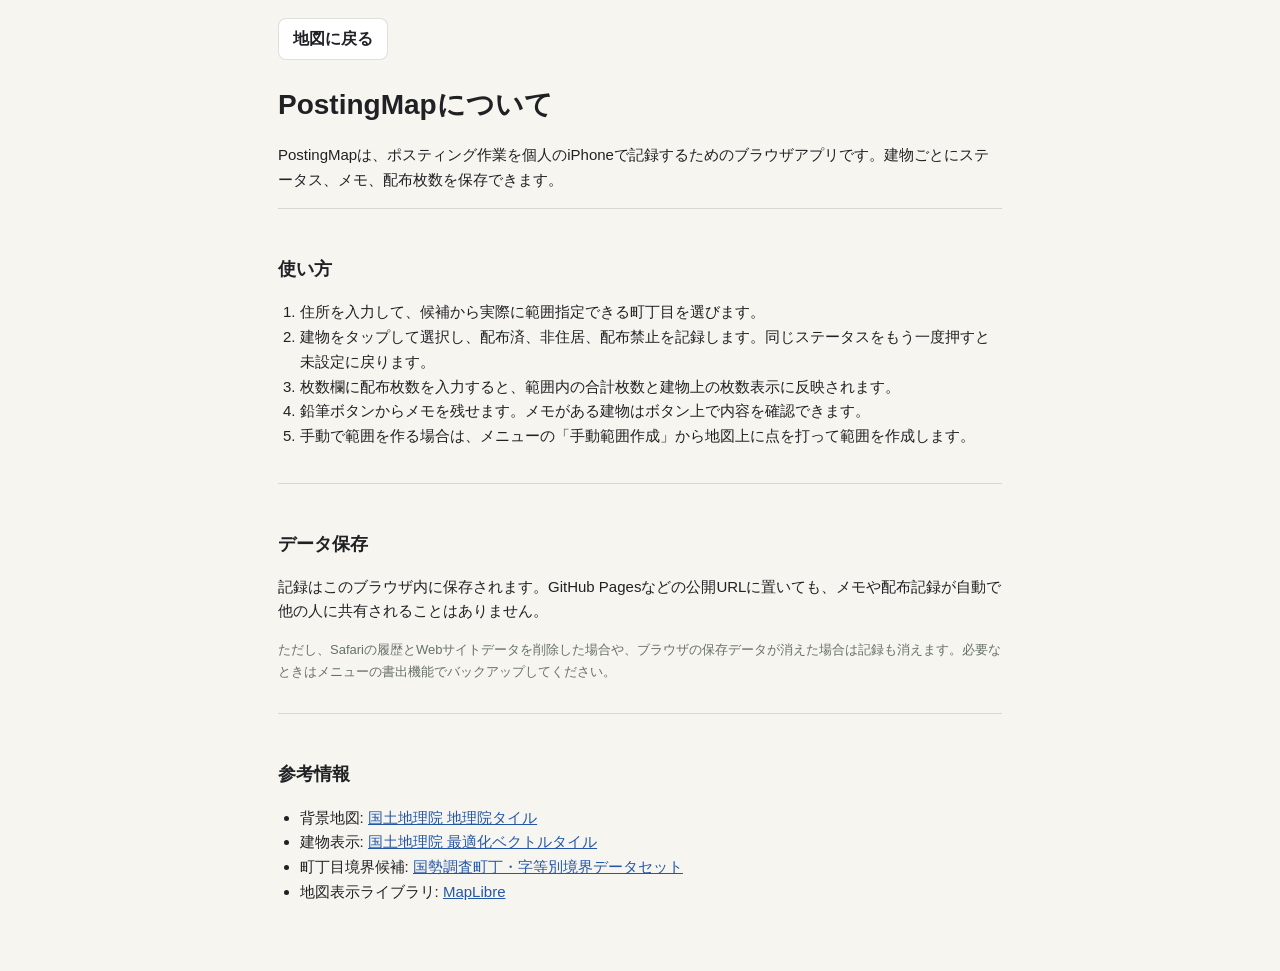
==== about.html @ 7db8a18c "Add files via upload" ====
<!doctype html>
<html lang="ja">
  <head>
    <meta charset="utf-8" />
    <meta name="viewport" content="width=device-width, initial-scale=1, viewport-fit=cover" />
    <meta name="theme-color" content="#f7f5ef" />
    <title>PostingMapについて</title>
    <style>
      :root {
        color-scheme: light;
        --paper: #f7f5ef;
        --ink: #202124;
        --muted: #66706a;
        --line: rgba(32, 33, 36, 0.14);
        --accent: #2457a7;
        font-family: -apple-system, BlinkMacSystemFont, "Segoe UI", sans-serif;
      }

      * {
        box-sizing: border-box;
      }

      body {
        margin: 0;
        background: var(--paper);
        color: var(--ink);
        line-height: 1.65;
      }

      main {
        width: min(760px, 100%);
        margin: 0 auto;
        padding: max(18px, env(safe-area-inset-top)) 18px max(32px, env(safe-area-inset-bottom));
      }

      a {
        color: var(--accent);
      }

      .back {
        display: inline-grid;
        place-items: center;
        min-height: 42px;
        padding: 0 14px;
        border: 1px solid var(--line);
        border-radius: 8px;
        background: #fff;
        color: var(--ink);
        font-weight: 800;
        text-decoration: none;
      }

      h1 {
        margin: 22px 0 10px;
        font-size: 28px;
        letter-spacing: 0;
      }

      h2 {
        margin: 28px 0 8px;
        font-size: 18px;
        letter-spacing: 0;
      }

      p,
      li {
        font-size: 15px;
      }

      ul,
      ol {
        padding-left: 1.35em;
      }

      section {
        padding: 18px 0;
        border-top: 1px solid var(--line);
      }

      .note {
        color: var(--muted);
        font-size: 13px;
      }
    </style>
  </head>
  <body>
    <main>
      <a class="back" href="index.html">地図に戻る</a>
      <h1>PostingMapについて</h1>
      <p>PostingMapは、ポスティング作業を個人のiPhoneで記録するためのブラウザアプリです。建物ごとにステータス、メモ、配布枚数を保存できます。</p>

      <section>
        <h2>使い方</h2>
        <ol>
          <li>住所を入力して、候補から実際に範囲指定できる町丁目を選びます。</li>
          <li>建物をタップして選択し、配布済、非住居、配布禁止を記録します。同じステータスをもう一度押すと未設定に戻ります。</li>
          <li>枚数欄に配布枚数を入力すると、範囲内の合計枚数と建物上の枚数表示に反映されます。</li>
          <li>鉛筆ボタンからメモを残せます。メモがある建物はボタン上で内容を確認できます。</li>
          <li>手動で範囲を作る場合は、メニューの「手動範囲作成」から地図上に点を打って範囲を作成します。</li>
        </ol>
      </section>

      <section>
        <h2>データ保存</h2>
        <p>記録はこのブラウザ内に保存されます。GitHub Pagesなどの公開URLに置いても、メモや配布記録が自動で他の人に共有されることはありません。</p>
        <p class="note">ただし、Safariの履歴とWebサイトデータを削除した場合や、ブラウザの保存データが消えた場合は記録も消えます。必要なときはメニューの書出機能でバックアップしてください。</p>
      </section>

      <section>
        <h2>参考情報</h2>
        <ul>
          <li>背景地図: <a href="https://maps.gsi.go.jp/development/ichiran.html" target="_blank" rel="noreferrer">国土地理院 地理院タイル</a></li>
          <li>建物表示: <a href="https://github.com/gsi-cyberjapan/optimal_bvmap" target="_blank" rel="noreferrer">国土地理院 最適化ベクトルタイル</a></li>
          <li>町丁目境界候補: <a href="https://geoshape.ex.nii.ac.jp/ka/" target="_blank" rel="noreferrer">国勢調査町丁・字等別境界データセット</a></li>
          <li>地図表示ライブラリ: <a href="https://maplibre.org/" target="_blank" rel="noreferrer">MapLibre</a></li>
        </ul>
      </section>
    </main>
  </body>
</html>
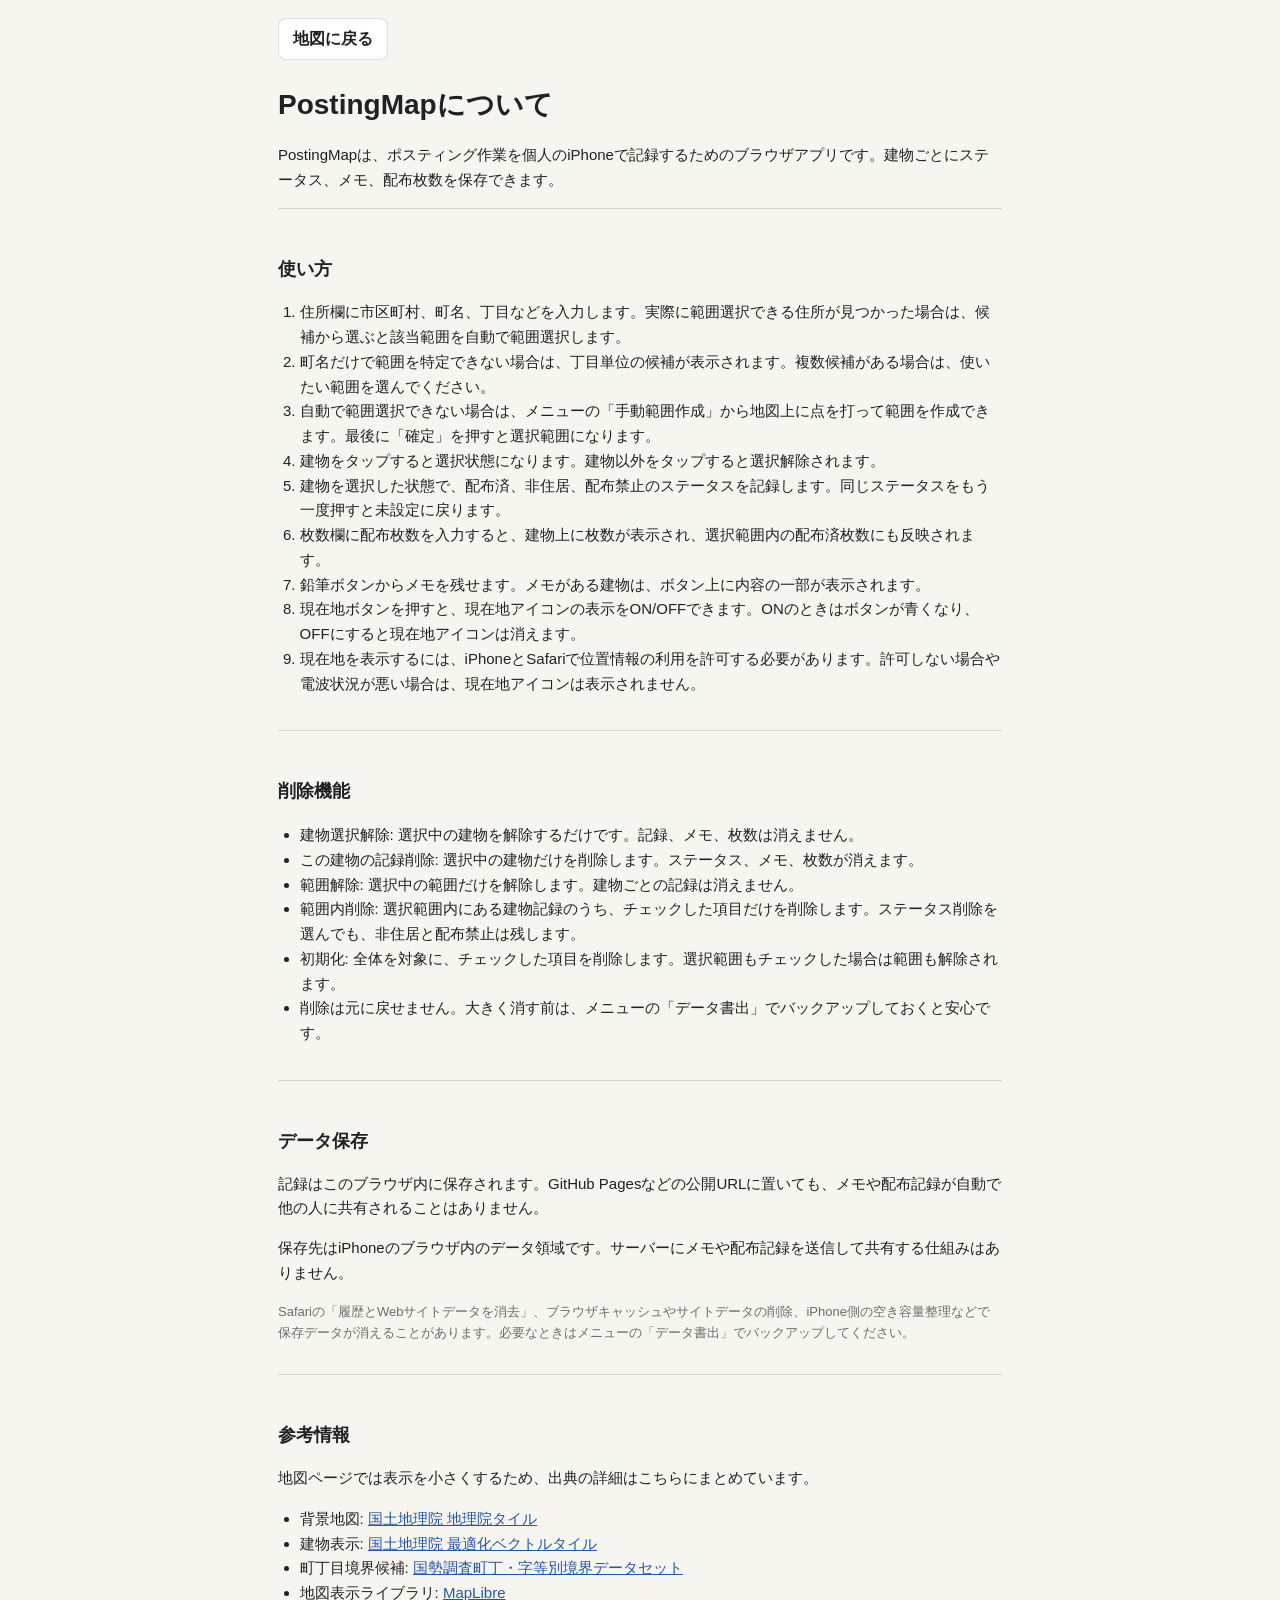
==== commit 41f1a8a1: "Add files via upload" ====
--- a/about.html
+++ b/about.html
@@ -92,22 +92,40 @@
       <section>
         <h2>使い方</h2>
         <ol>
-          <li>住所を入力して、候補から実際に範囲指定できる町丁目を選びます。</li>
-          <li>建物をタップして選択し、配布済、非住居、配布禁止を記録します。同じステータスをもう一度押すと未設定に戻ります。</li>
-          <li>枚数欄に配布枚数を入力すると、範囲内の合計枚数と建物上の枚数表示に反映されます。</li>
-          <li>鉛筆ボタンからメモを残せます。メモがある建物はボタン上で内容を確認できます。</li>
-          <li>手動で範囲を作る場合は、メニューの「手動範囲作成」から地図上に点を打って範囲を作成します。</li>
+          <li>住所欄に市区町村、町名、丁目などを入力します。実際に範囲選択できる住所が見つかった場合は、候補から選ぶと該当範囲を自動で範囲選択します。</li>
+          <li>町名だけで範囲を特定できない場合は、丁目単位の候補が表示されます。複数候補がある場合は、使いたい範囲を選んでください。</li>
+          <li>自動で範囲選択できない場合は、メニューの「手動範囲作成」から地図上に点を打って範囲を作成できます。最後に「確定」を押すと選択範囲になります。</li>
+          <li>建物をタップすると選択状態になります。建物以外をタップすると選択解除されます。</li>
+          <li>建物を選択した状態で、配布済、非住居、配布禁止のステータスを記録します。同じステータスをもう一度押すと未設定に戻ります。</li>
+          <li>枚数欄に配布枚数を入力すると、建物上に枚数が表示され、選択範囲内の配布済枚数にも反映されます。</li>
+          <li>鉛筆ボタンからメモを残せます。メモがある建物は、ボタン上に内容の一部が表示されます。</li>
+          <li>現在地ボタンを押すと、現在地アイコンの表示をON/OFFできます。ONのときはボタンが青くなり、OFFにすると現在地アイコンは消えます。</li>
+          <li>現在地を表示するには、iPhoneとSafariで位置情報の利用を許可する必要があります。許可しない場合や電波状況が悪い場合は、現在地アイコンは表示されません。</li>
         </ol>
+      </section>
+
+      <section>
+        <h2>削除機能</h2>
+        <ul>
+          <li>建物選択解除: 選択中の建物を解除するだけです。記録、メモ、枚数は消えません。</li>
+          <li>この建物の記録削除: 選択中の建物だけを削除します。ステータス、メモ、枚数が消えます。</li>
+          <li>範囲解除: 選択中の範囲だけを解除します。建物ごとの記録は消えません。</li>
+          <li>範囲内削除: 選択範囲内にある建物記録のうち、チェックした項目だけを削除します。ステータス削除を選んでも、非住居と配布禁止は残します。</li>
+          <li>初期化: 全体を対象に、チェックした項目を削除します。選択範囲もチェックした場合は範囲も解除されます。</li>
+          <li>削除は元に戻せません。大きく消す前は、メニューの「データ書出」でバックアップしておくと安心です。</li>
+        </ul>
       </section>
 
       <section>
         <h2>データ保存</h2>
         <p>記録はこのブラウザ内に保存されます。GitHub Pagesなどの公開URLに置いても、メモや配布記録が自動で他の人に共有されることはありません。</p>
-        <p class="note">ただし、Safariの履歴とWebサイトデータを削除した場合や、ブラウザの保存データが消えた場合は記録も消えます。必要なときはメニューの書出機能でバックアップしてください。</p>
+        <p>保存先はiPhoneのブラウザ内のデータ領域です。サーバーにメモや配布記録を送信して共有する仕組みはありません。</p>
+        <p class="note">Safariの「履歴とWebサイトデータを消去」、ブラウザキャッシュやサイトデータの削除、iPhone側の空き容量整理などで保存データが消えることがあります。必要なときはメニューの「データ書出」でバックアップしてください。</p>
       </section>
 
-      <section>
+      <section id="references">
         <h2>参考情報</h2>
+        <p>地図ページでは表示を小さくするため、出典の詳細はこちらにまとめています。</p>
         <ul>
           <li>背景地図: <a href="https://maps.gsi.go.jp/development/ichiran.html" target="_blank" rel="noreferrer">国土地理院 地理院タイル</a></li>
           <li>建物表示: <a href="https://github.com/gsi-cyberjapan/optimal_bvmap" target="_blank" rel="noreferrer">国土地理院 最適化ベクトルタイル</a></li>
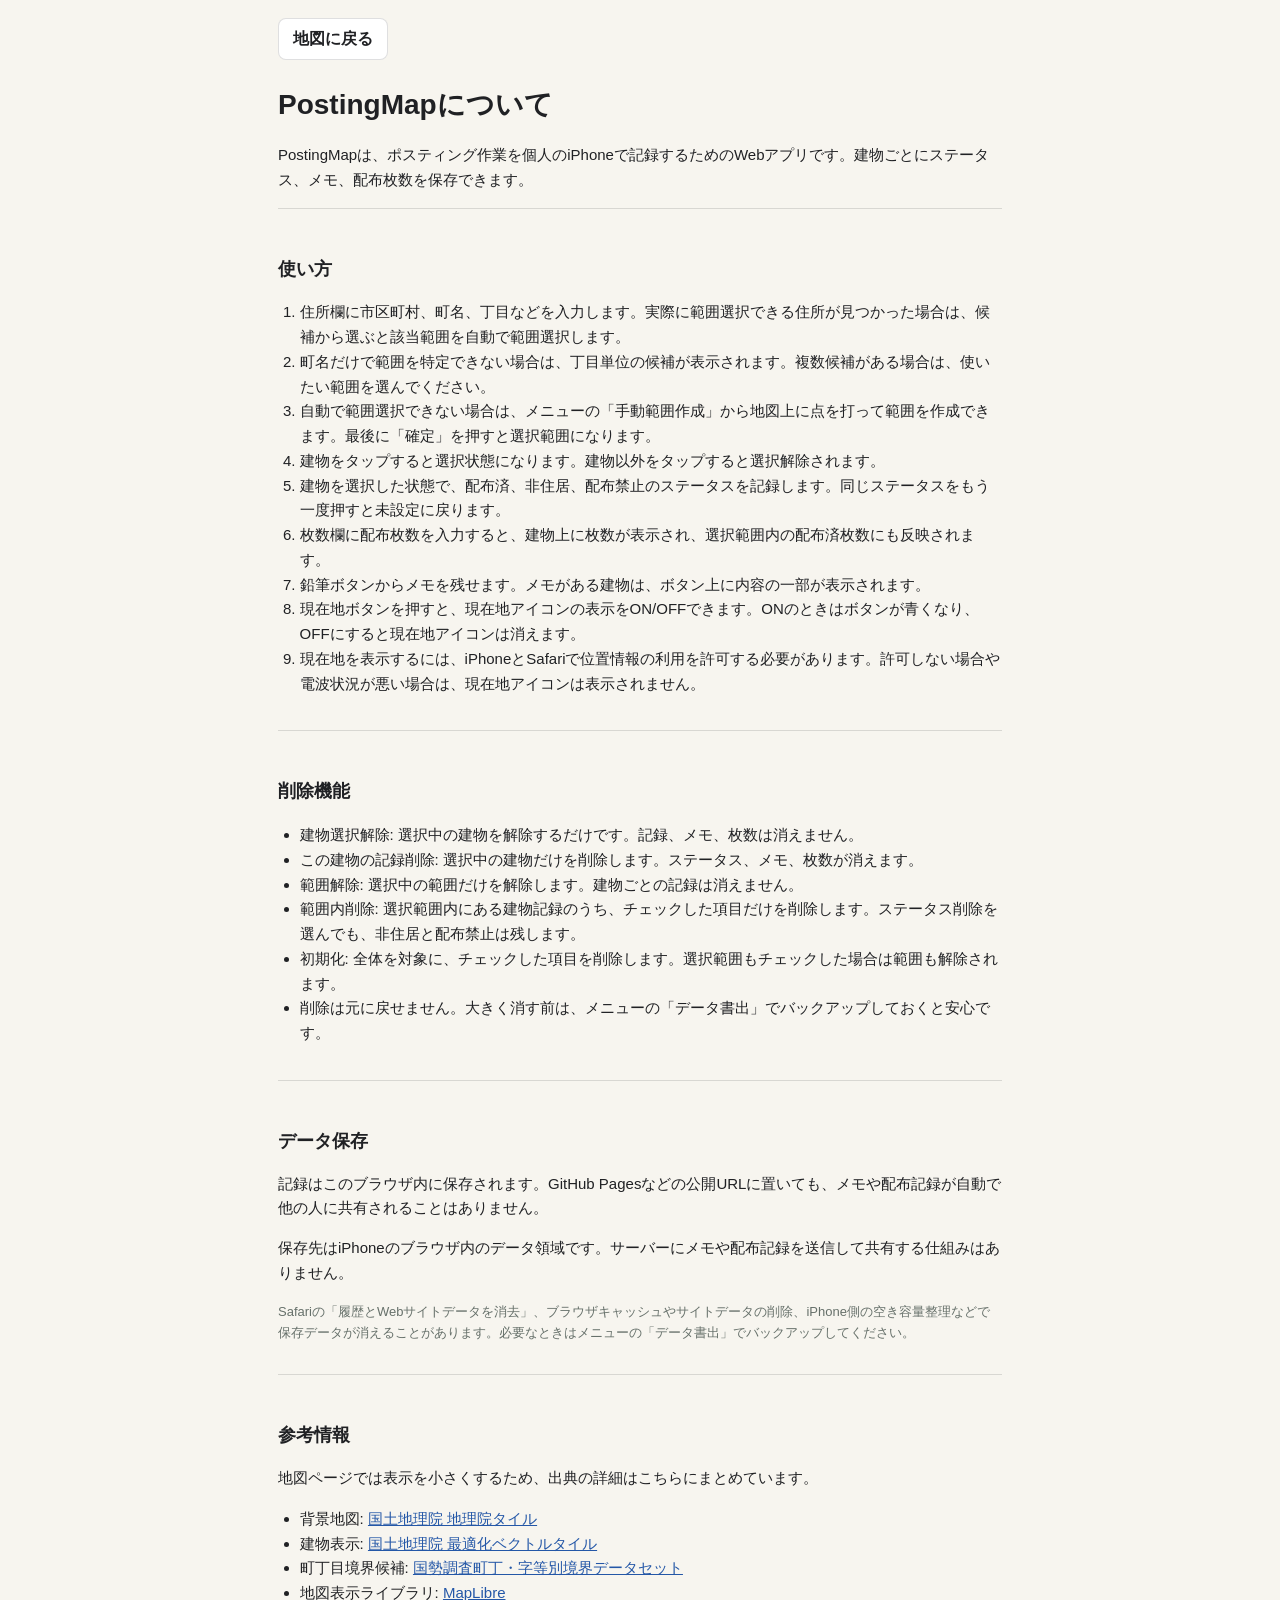
==== commit 41e82c40: "Add files via upload" ====
--- a/about.html
+++ b/about.html
@@ -87,7 +87,7 @@
     <main>
       <a class="back" href="index.html">地図に戻る</a>
       <h1>PostingMapについて</h1>
-      <p>PostingMapは、ポスティング作業を個人のiPhoneで記録するためのブラウザアプリです。建物ごとにステータス、メモ、配布枚数を保存できます。</p>
+      <p>PostingMapは、ポスティング作業を個人のiPhoneで記録するためのWebアプリです。建物ごとにステータス、メモ、配布枚数を保存できます。</p>
 
       <section>
         <h2>使い方</h2>
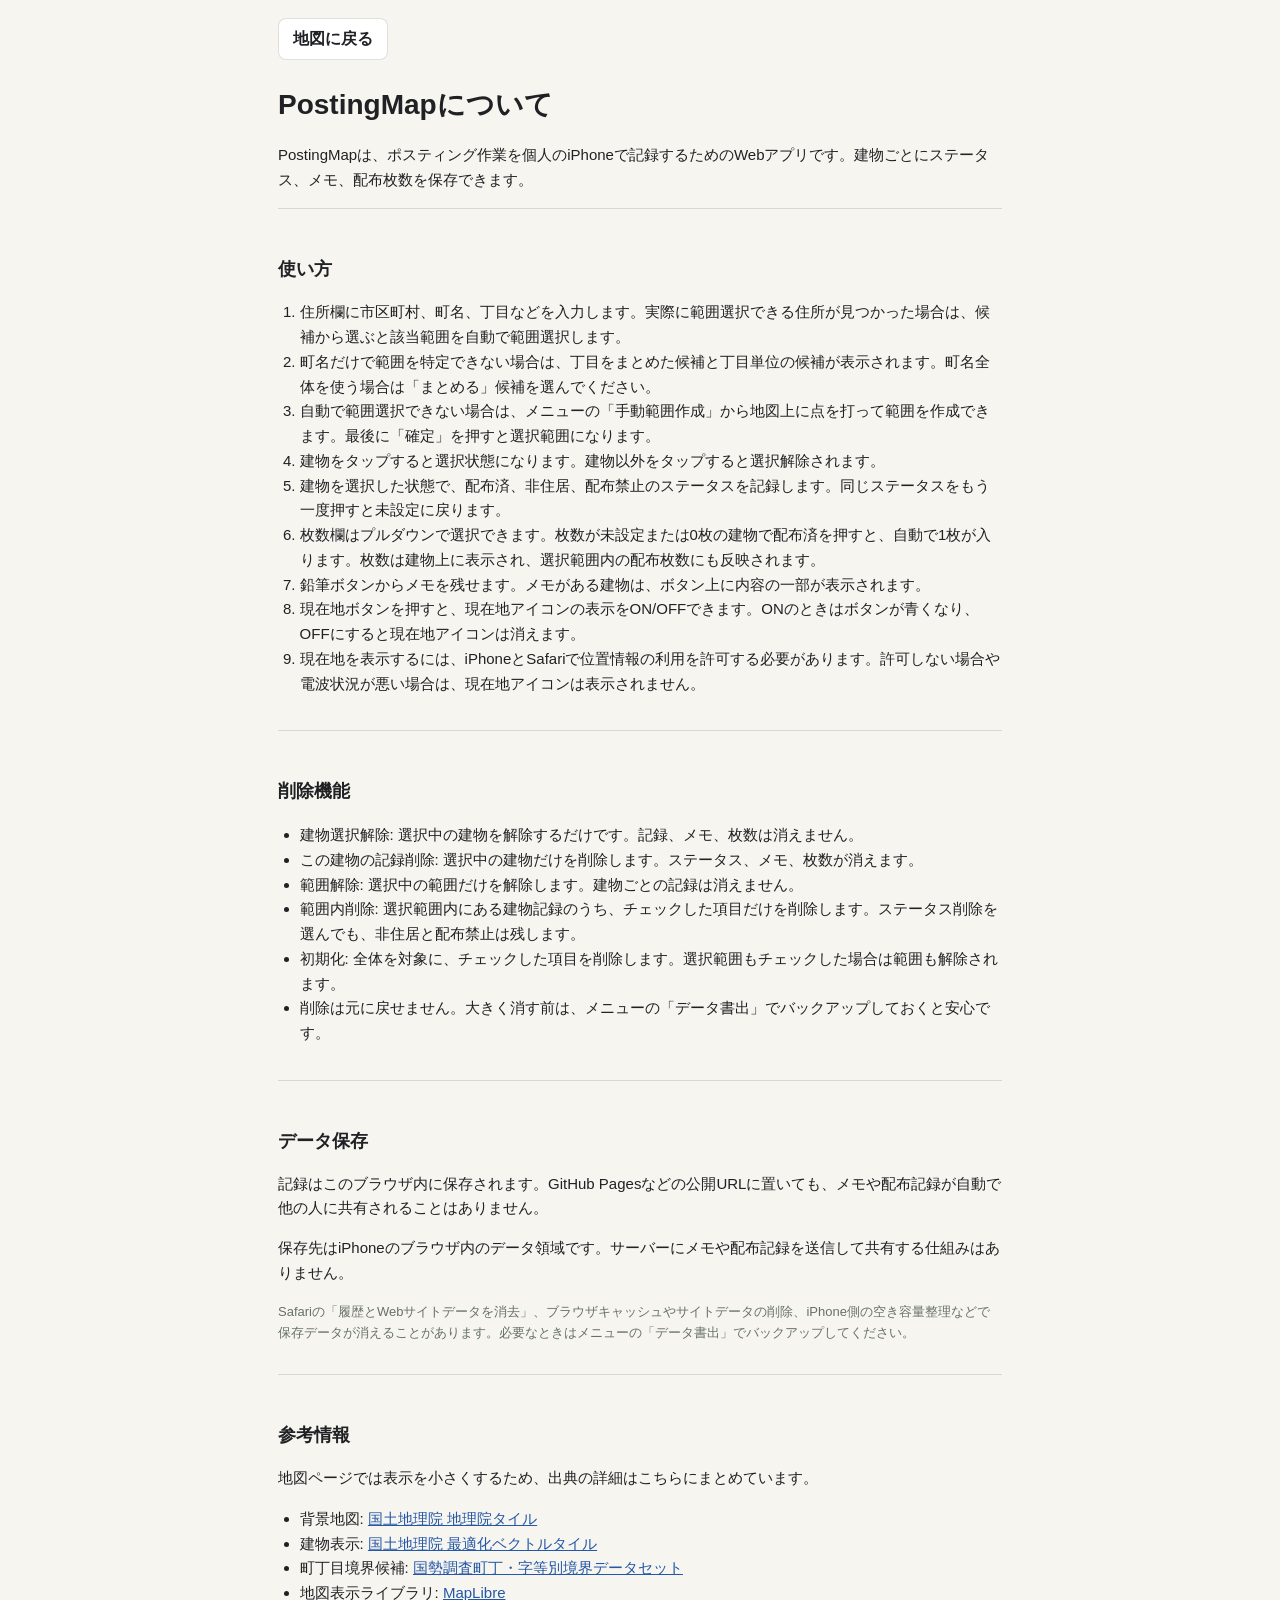
==== commit 5496e02a: "Add files via upload" ====
--- a/about.html
+++ b/about.html
@@ -93,11 +93,11 @@
         <h2>使い方</h2>
         <ol>
           <li>住所欄に市区町村、町名、丁目などを入力します。実際に範囲選択できる住所が見つかった場合は、候補から選ぶと該当範囲を自動で範囲選択します。</li>
-          <li>町名だけで範囲を特定できない場合は、丁目単位の候補が表示されます。複数候補がある場合は、使いたい範囲を選んでください。</li>
+          <li>町名だけで範囲を特定できない場合は、丁目をまとめた候補と丁目単位の候補が表示されます。町名全体を使う場合は「まとめる」候補を選んでください。</li>
           <li>自動で範囲選択できない場合は、メニューの「手動範囲作成」から地図上に点を打って範囲を作成できます。最後に「確定」を押すと選択範囲になります。</li>
           <li>建物をタップすると選択状態になります。建物以外をタップすると選択解除されます。</li>
           <li>建物を選択した状態で、配布済、非住居、配布禁止のステータスを記録します。同じステータスをもう一度押すと未設定に戻ります。</li>
-          <li>枚数欄に配布枚数を入力すると、建物上に枚数が表示され、選択範囲内の配布済枚数にも反映されます。</li>
+          <li>枚数欄はプルダウンで選択できます。枚数が未設定または0枚の建物で配布済を押すと、自動で1枚が入ります。枚数は建物上に表示され、選択範囲内の配布枚数にも反映されます。</li>
           <li>鉛筆ボタンからメモを残せます。メモがある建物は、ボタン上に内容の一部が表示されます。</li>
           <li>現在地ボタンを押すと、現在地アイコンの表示をON/OFFできます。ONのときはボタンが青くなり、OFFにすると現在地アイコンは消えます。</li>
           <li>現在地を表示するには、iPhoneとSafariで位置情報の利用を許可する必要があります。許可しない場合や電波状況が悪い場合は、現在地アイコンは表示されません。</li>
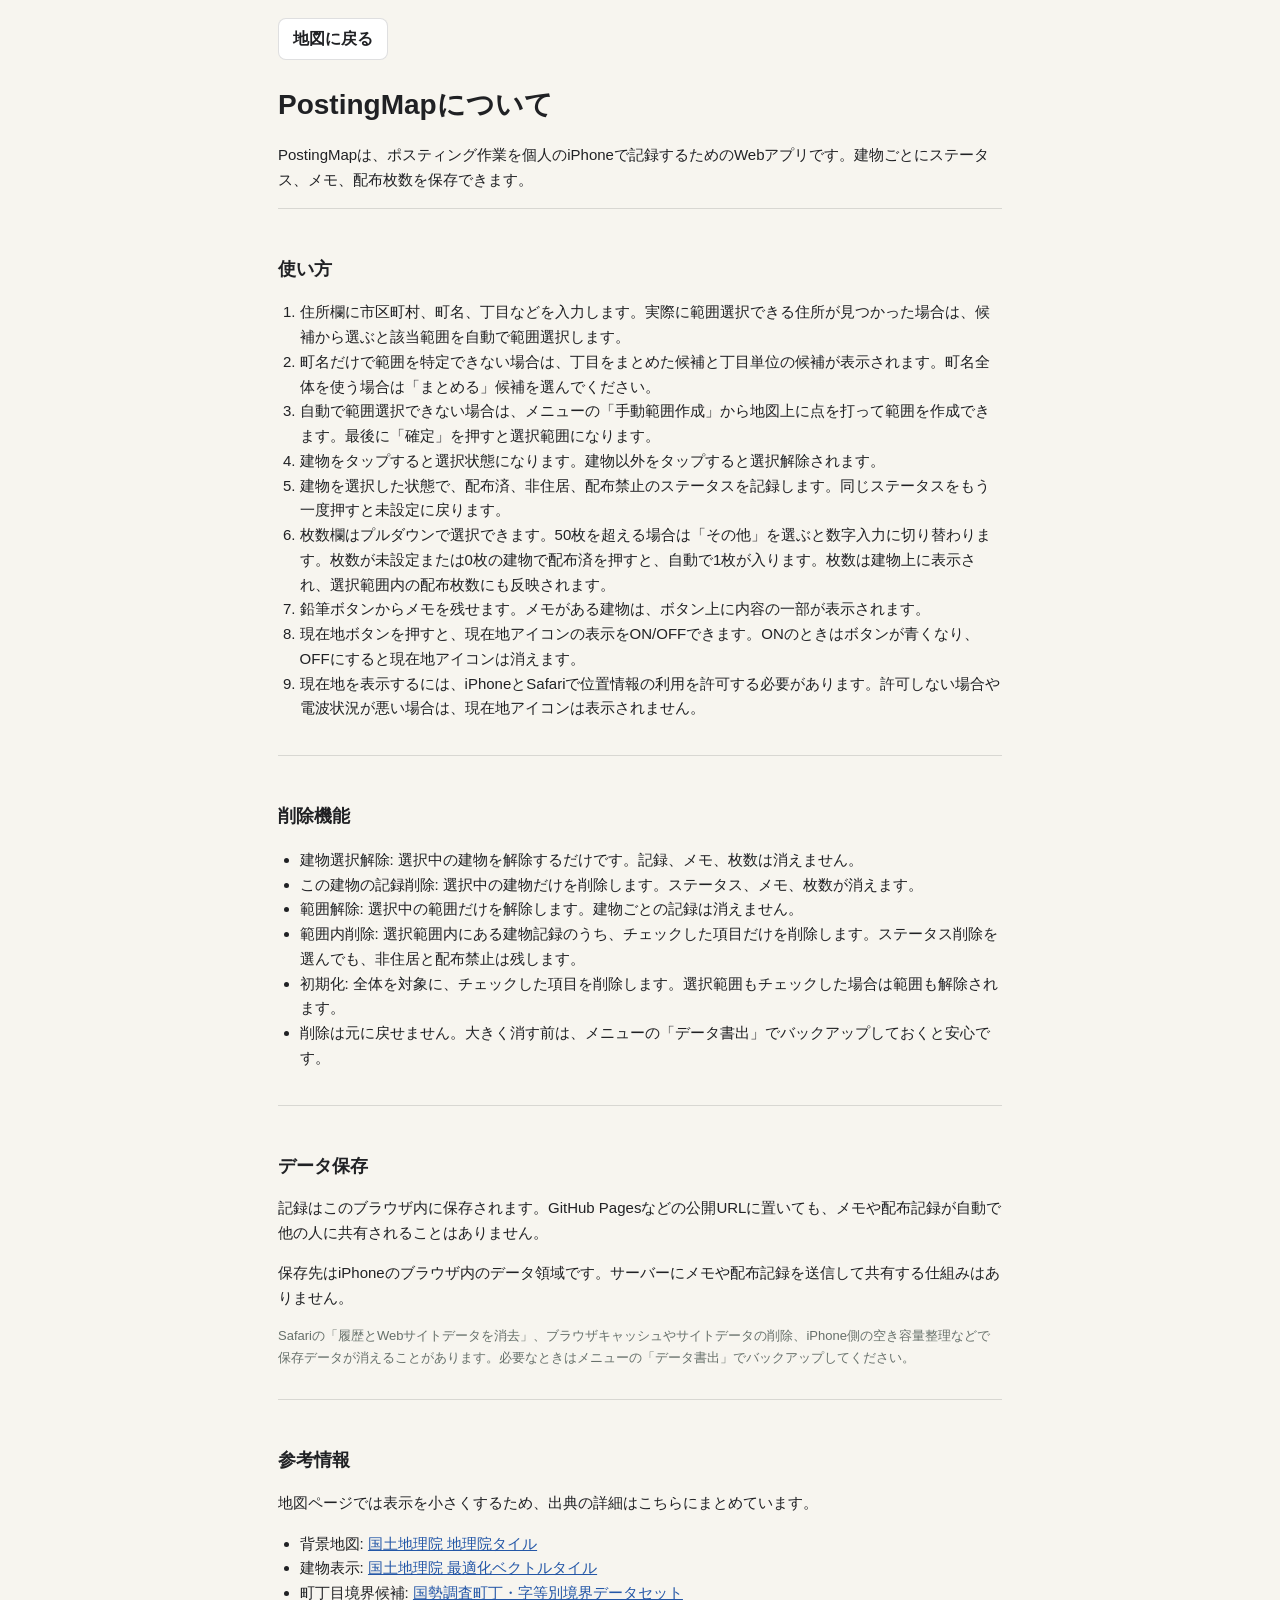
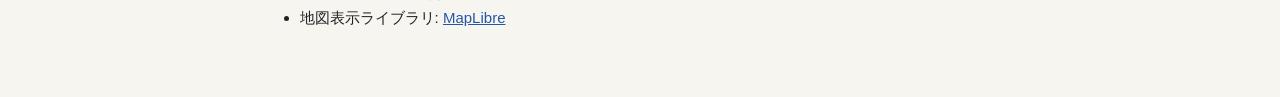
==== commit a69e2809: "Add files via upload" ====
--- a/about.html
+++ b/about.html
@@ -97,7 +97,7 @@
           <li>自動で範囲選択できない場合は、メニューの「手動範囲作成」から地図上に点を打って範囲を作成できます。最後に「確定」を押すと選択範囲になります。</li>
           <li>建物をタップすると選択状態になります。建物以外をタップすると選択解除されます。</li>
           <li>建物を選択した状態で、配布済、非住居、配布禁止のステータスを記録します。同じステータスをもう一度押すと未設定に戻ります。</li>
-          <li>枚数欄はプルダウンで選択できます。枚数が未設定または0枚の建物で配布済を押すと、自動で1枚が入ります。枚数は建物上に表示され、選択範囲内の配布枚数にも反映されます。</li>
+          <li>枚数欄はプルダウンで選択できます。50枚を超える場合は「その他」を選ぶと数字入力に切り替わります。枚数が未設定または0枚の建物で配布済を押すと、自動で1枚が入ります。枚数は建物上に表示され、選択範囲内の配布枚数にも反映されます。</li>
           <li>鉛筆ボタンからメモを残せます。メモがある建物は、ボタン上に内容の一部が表示されます。</li>
           <li>現在地ボタンを押すと、現在地アイコンの表示をON/OFFできます。ONのときはボタンが青くなり、OFFにすると現在地アイコンは消えます。</li>
           <li>現在地を表示するには、iPhoneとSafariで位置情報の利用を許可する必要があります。許可しない場合や電波状況が悪い場合は、現在地アイコンは表示されません。</li>
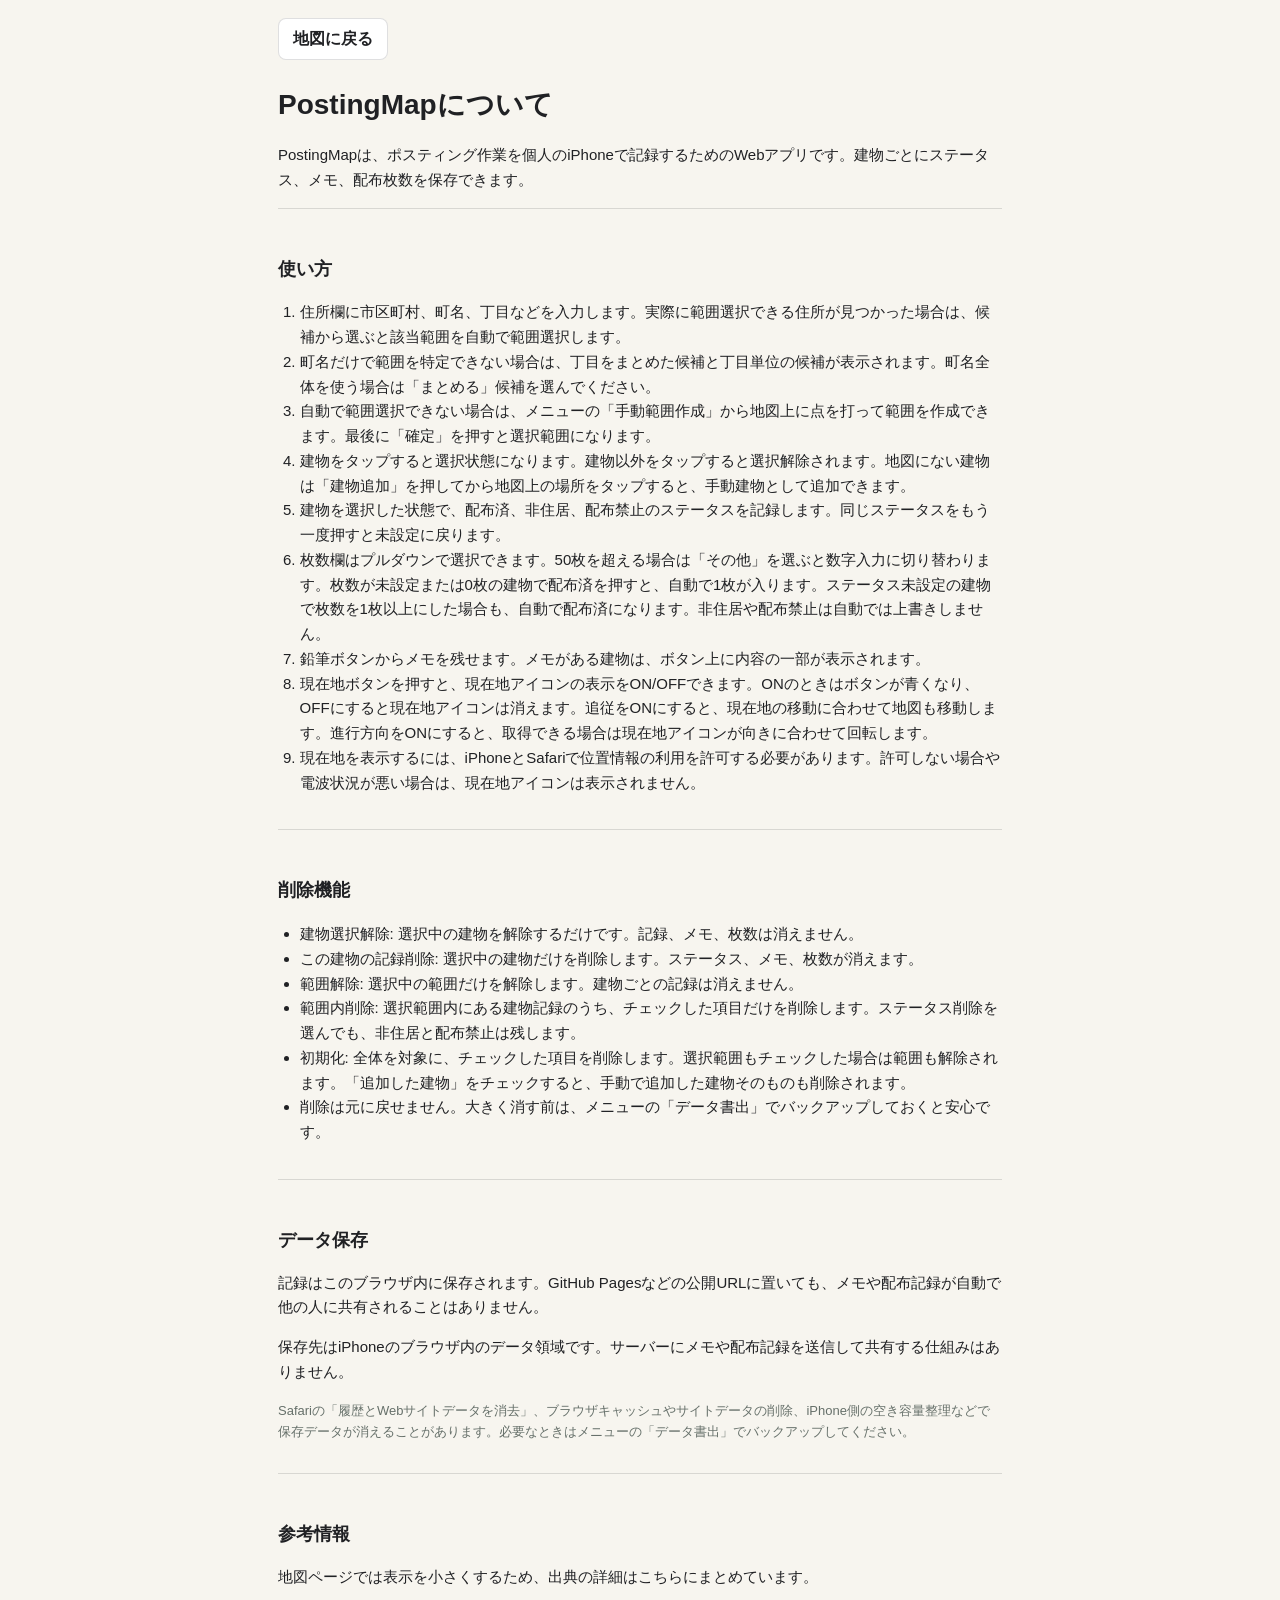
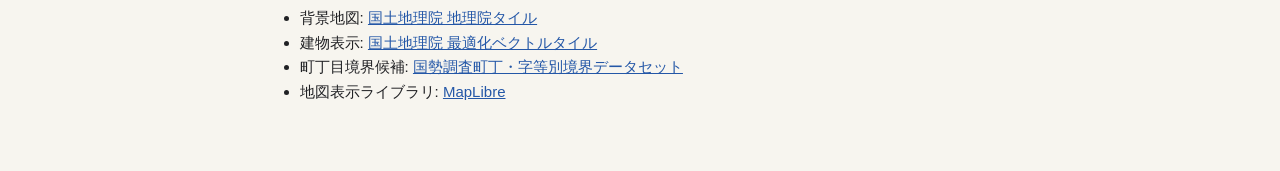
==== commit 7f4066da: "Add files via upload" ====
--- a/about.html
+++ b/about.html
@@ -95,11 +95,11 @@
           <li>住所欄に市区町村、町名、丁目などを入力します。実際に範囲選択できる住所が見つかった場合は、候補から選ぶと該当範囲を自動で範囲選択します。</li>
           <li>町名だけで範囲を特定できない場合は、丁目をまとめた候補と丁目単位の候補が表示されます。町名全体を使う場合は「まとめる」候補を選んでください。</li>
           <li>自動で範囲選択できない場合は、メニューの「手動範囲作成」から地図上に点を打って範囲を作成できます。最後に「確定」を押すと選択範囲になります。</li>
-          <li>建物をタップすると選択状態になります。建物以外をタップすると選択解除されます。</li>
+          <li>建物をタップすると選択状態になります。建物以外をタップすると選択解除されます。地図にない建物は「建物追加」を押してから地図上の場所をタップすると、手動建物として追加できます。</li>
           <li>建物を選択した状態で、配布済、非住居、配布禁止のステータスを記録します。同じステータスをもう一度押すと未設定に戻ります。</li>
-          <li>枚数欄はプルダウンで選択できます。50枚を超える場合は「その他」を選ぶと数字入力に切り替わります。枚数が未設定または0枚の建物で配布済を押すと、自動で1枚が入ります。枚数は建物上に表示され、選択範囲内の配布枚数にも反映されます。</li>
+          <li>枚数欄はプルダウンで選択できます。50枚を超える場合は「その他」を選ぶと数字入力に切り替わります。枚数が未設定または0枚の建物で配布済を押すと、自動で1枚が入ります。ステータス未設定の建物で枚数を1枚以上にした場合も、自動で配布済になります。非住居や配布禁止は自動では上書きしません。</li>
           <li>鉛筆ボタンからメモを残せます。メモがある建物は、ボタン上に内容の一部が表示されます。</li>
-          <li>現在地ボタンを押すと、現在地アイコンの表示をON/OFFできます。ONのときはボタンが青くなり、OFFにすると現在地アイコンは消えます。</li>
+          <li>現在地ボタンを押すと、現在地アイコンの表示をON/OFFできます。ONのときはボタンが青くなり、OFFにすると現在地アイコンは消えます。追従をONにすると、現在地の移動に合わせて地図も移動します。進行方向をONにすると、取得できる場合は現在地アイコンが向きに合わせて回転します。</li>
           <li>現在地を表示するには、iPhoneとSafariで位置情報の利用を許可する必要があります。許可しない場合や電波状況が悪い場合は、現在地アイコンは表示されません。</li>
         </ol>
       </section>
@@ -111,7 +111,7 @@
           <li>この建物の記録削除: 選択中の建物だけを削除します。ステータス、メモ、枚数が消えます。</li>
           <li>範囲解除: 選択中の範囲だけを解除します。建物ごとの記録は消えません。</li>
           <li>範囲内削除: 選択範囲内にある建物記録のうち、チェックした項目だけを削除します。ステータス削除を選んでも、非住居と配布禁止は残します。</li>
-          <li>初期化: 全体を対象に、チェックした項目を削除します。選択範囲もチェックした場合は範囲も解除されます。</li>
+          <li>初期化: 全体を対象に、チェックした項目を削除します。選択範囲もチェックした場合は範囲も解除されます。「追加した建物」をチェックすると、手動で追加した建物そのものも削除されます。</li>
           <li>削除は元に戻せません。大きく消す前は、メニューの「データ書出」でバックアップしておくと安心です。</li>
         </ul>
       </section>
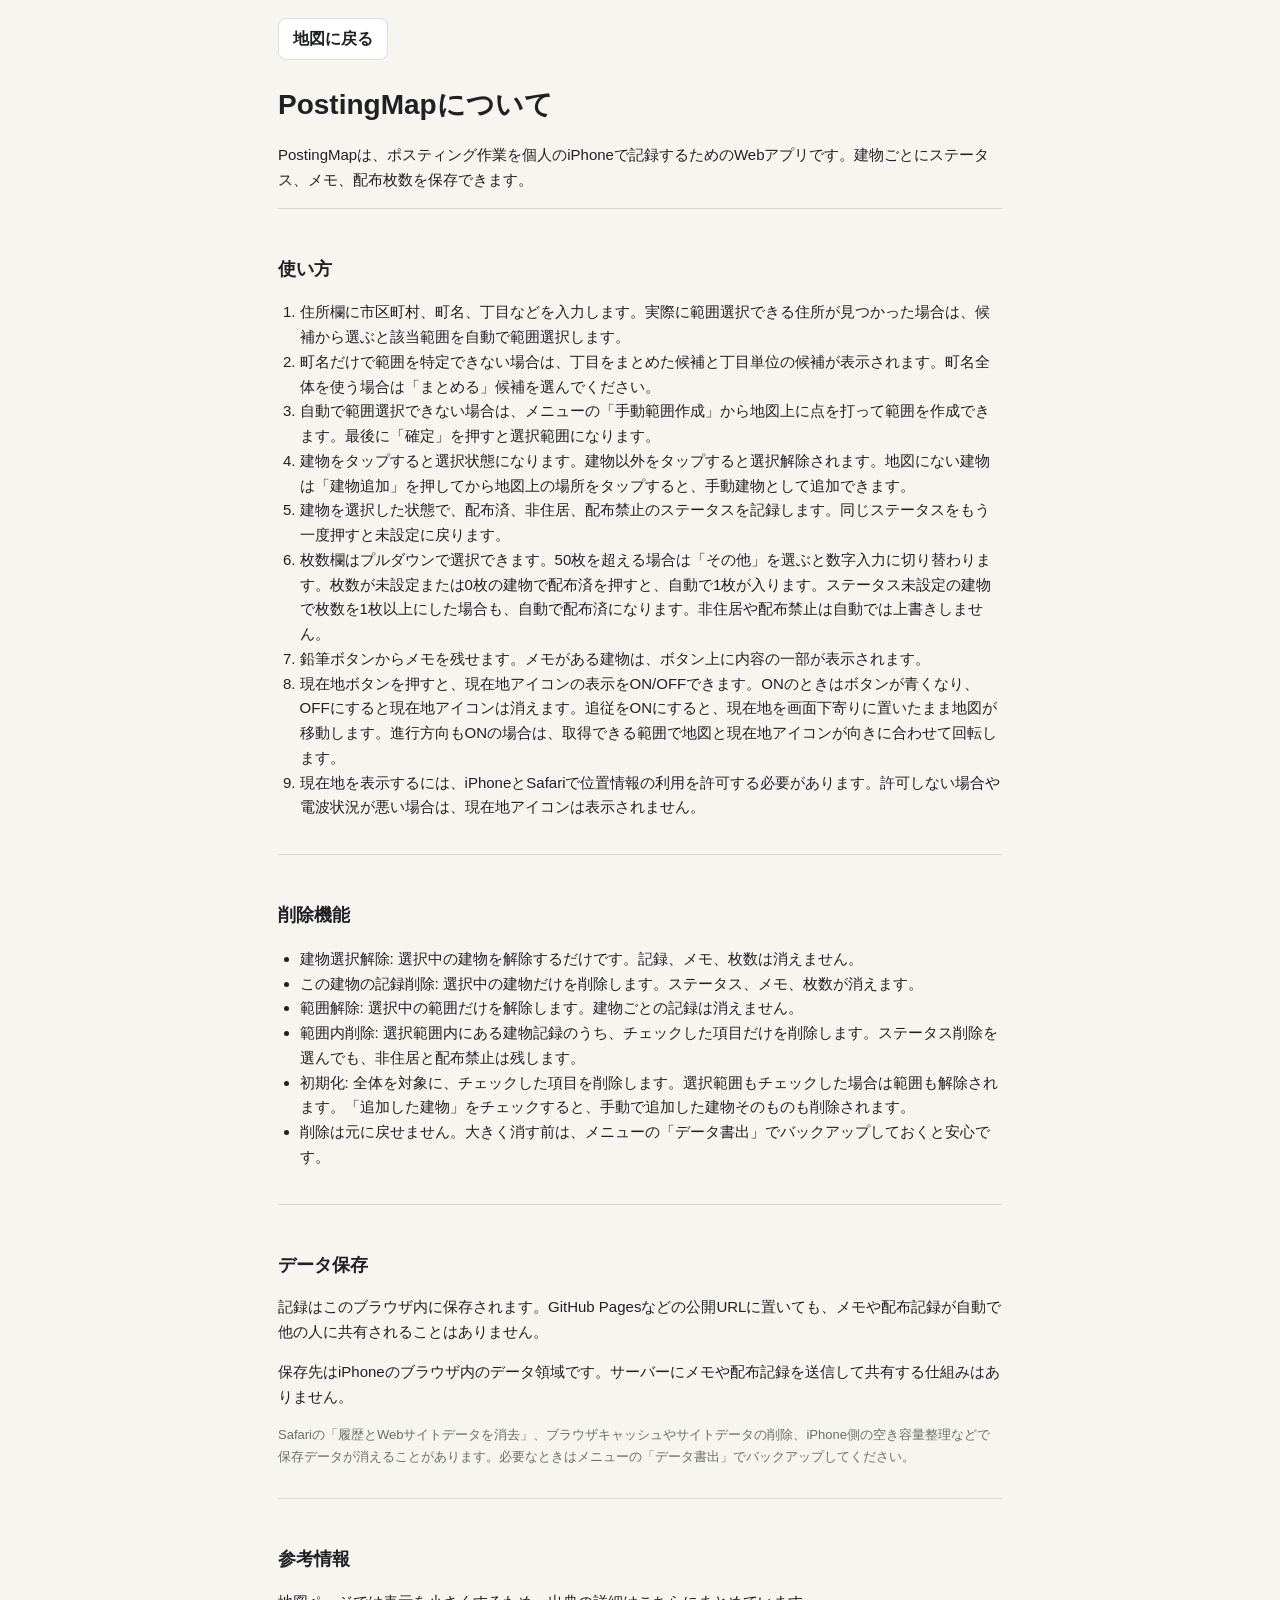
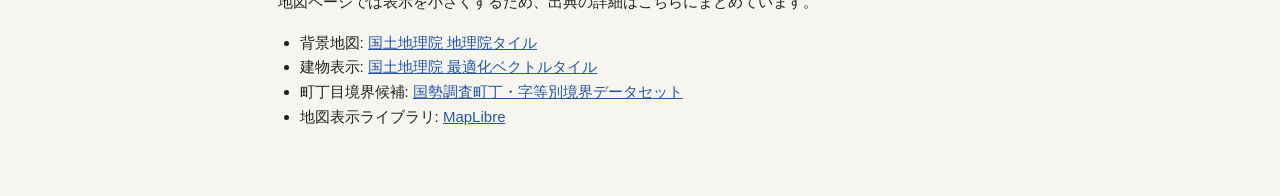
==== commit a3333961: "Add files via upload" ====
--- a/about.html
+++ b/about.html
@@ -99,7 +99,7 @@
           <li>建物を選択した状態で、配布済、非住居、配布禁止のステータスを記録します。同じステータスをもう一度押すと未設定に戻ります。</li>
           <li>枚数欄はプルダウンで選択できます。50枚を超える場合は「その他」を選ぶと数字入力に切り替わります。枚数が未設定または0枚の建物で配布済を押すと、自動で1枚が入ります。ステータス未設定の建物で枚数を1枚以上にした場合も、自動で配布済になります。非住居や配布禁止は自動では上書きしません。</li>
           <li>鉛筆ボタンからメモを残せます。メモがある建物は、ボタン上に内容の一部が表示されます。</li>
-          <li>現在地ボタンを押すと、現在地アイコンの表示をON/OFFできます。ONのときはボタンが青くなり、OFFにすると現在地アイコンは消えます。追従をONにすると、現在地の移動に合わせて地図も移動します。進行方向をONにすると、取得できる場合は現在地アイコンが向きに合わせて回転します。</li>
+          <li>現在地ボタンを押すと、現在地アイコンの表示をON/OFFできます。ONのときはボタンが青くなり、OFFにすると現在地アイコンは消えます。追従をONにすると、現在地を画面下寄りに置いたまま地図が移動します。進行方向もONの場合は、取得できる範囲で地図と現在地アイコンが向きに合わせて回転します。</li>
           <li>現在地を表示するには、iPhoneとSafariで位置情報の利用を許可する必要があります。許可しない場合や電波状況が悪い場合は、現在地アイコンは表示されません。</li>
         </ol>
       </section>
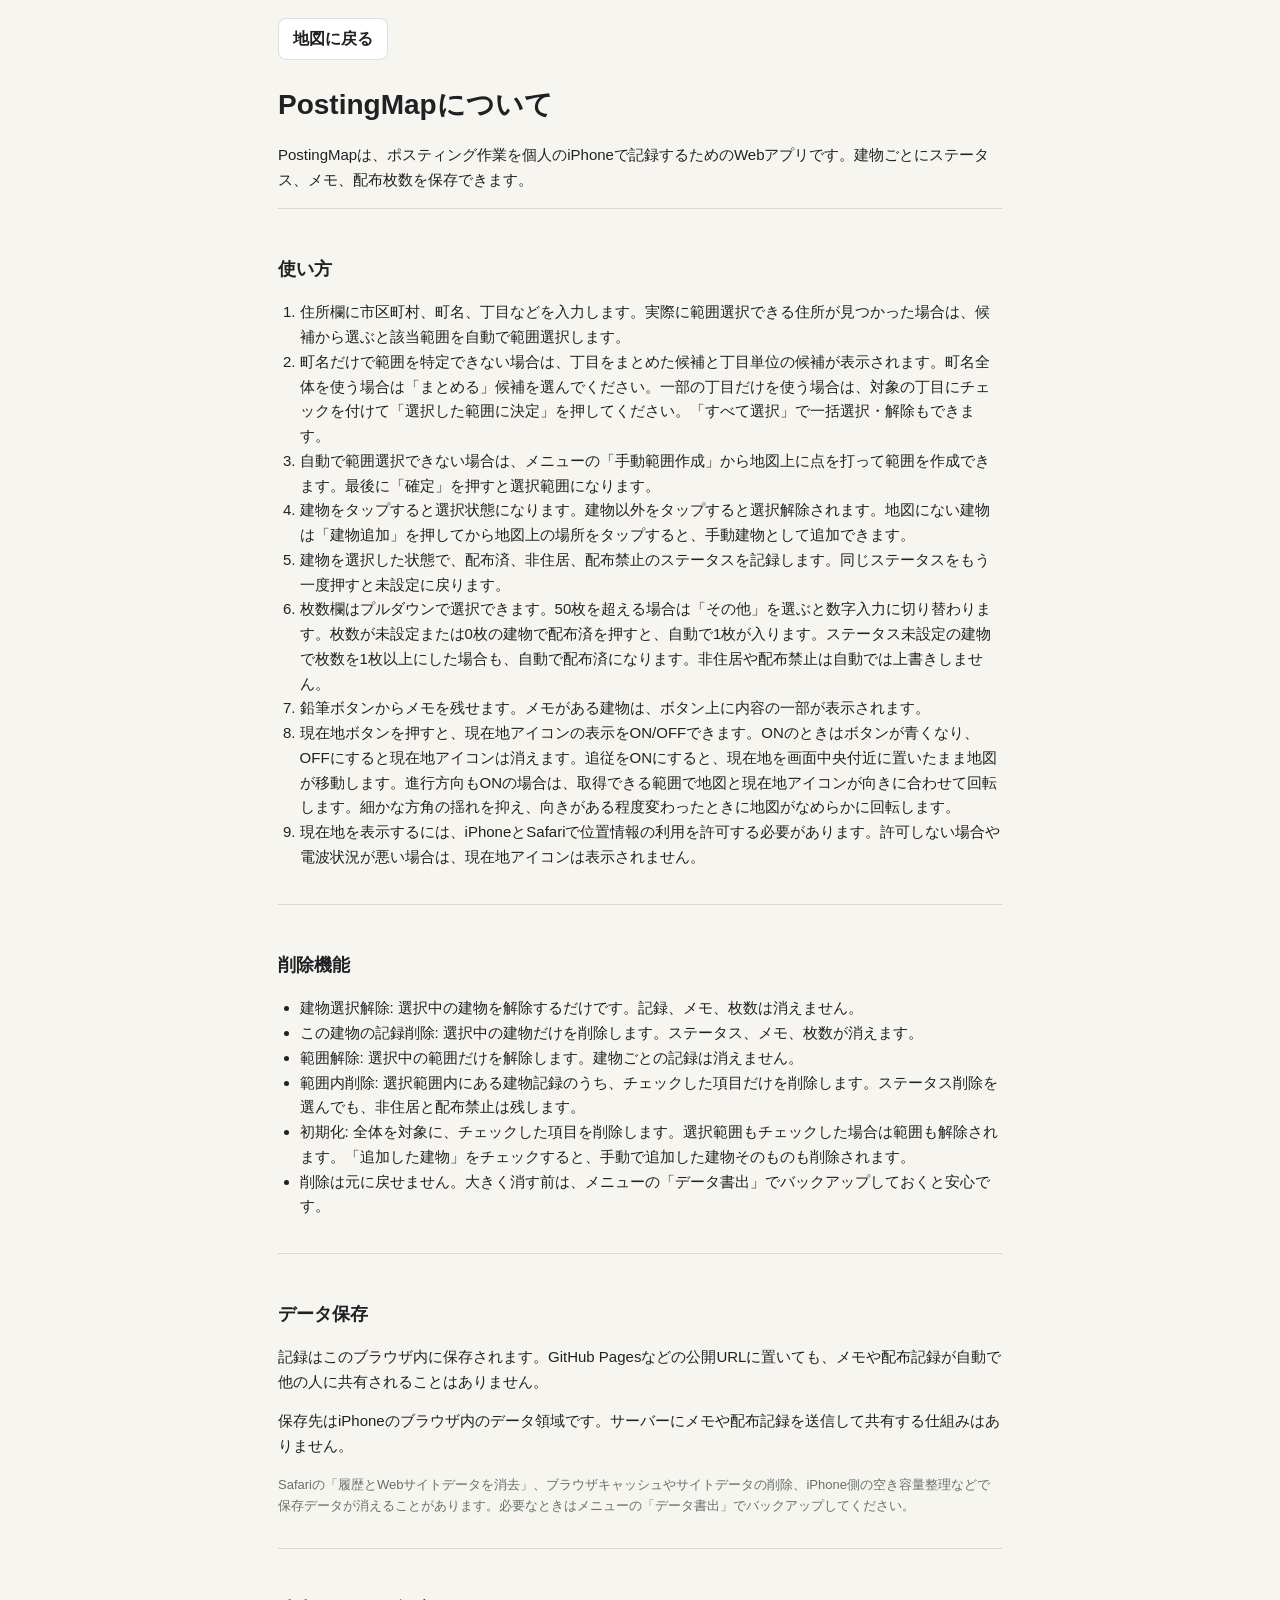
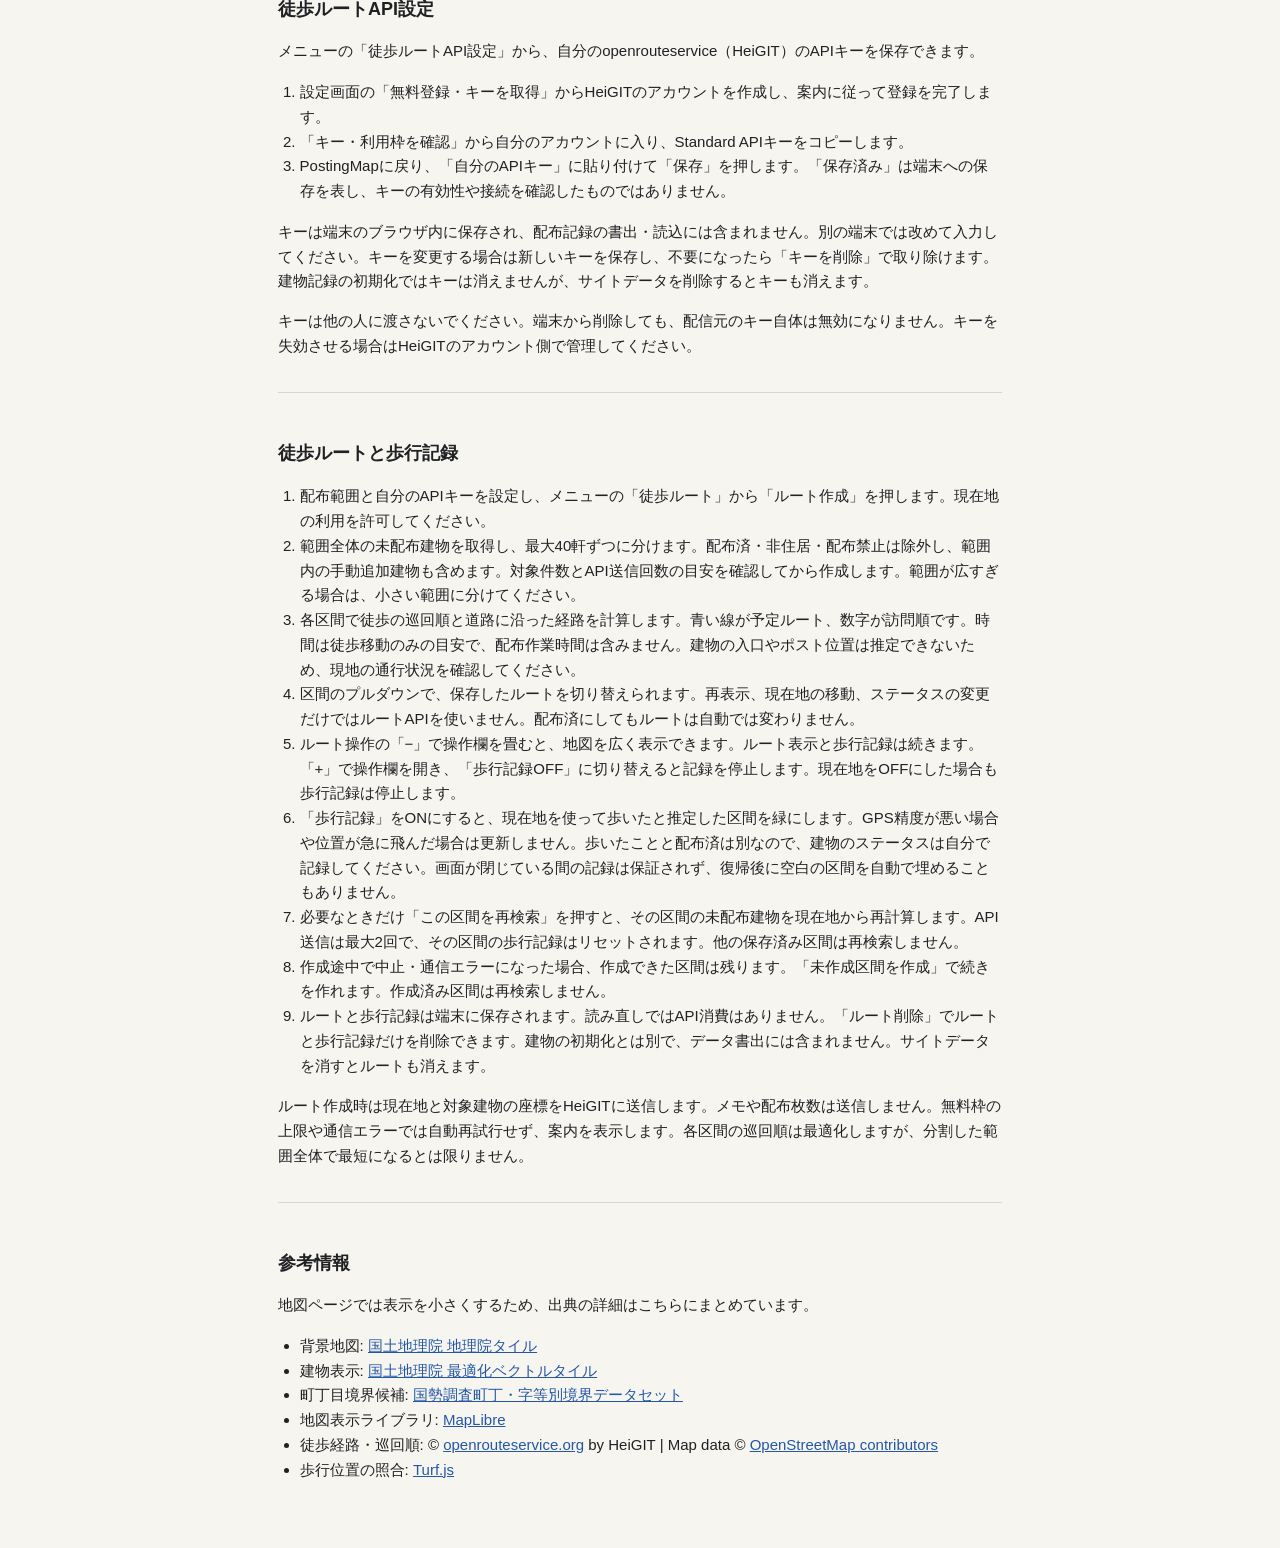
==== commit 87c44da6: "Add files via upload" ====
--- a/about.html
+++ b/about.html
@@ -93,13 +93,13 @@
         <h2>使い方</h2>
         <ol>
           <li>住所欄に市区町村、町名、丁目などを入力します。実際に範囲選択できる住所が見つかった場合は、候補から選ぶと該当範囲を自動で範囲選択します。</li>
-          <li>町名だけで範囲を特定できない場合は、丁目をまとめた候補と丁目単位の候補が表示されます。町名全体を使う場合は「まとめる」候補を選んでください。</li>
+          <li>町名だけで範囲を特定できない場合は、丁目をまとめた候補と丁目単位の候補が表示されます。町名全体を使う場合は「まとめる」候補を選んでください。一部の丁目だけを使う場合は、対象の丁目にチェックを付けて「選択した範囲に決定」を押してください。「すべて選択」で一括選択・解除もできます。</li>
           <li>自動で範囲選択できない場合は、メニューの「手動範囲作成」から地図上に点を打って範囲を作成できます。最後に「確定」を押すと選択範囲になります。</li>
           <li>建物をタップすると選択状態になります。建物以外をタップすると選択解除されます。地図にない建物は「建物追加」を押してから地図上の場所をタップすると、手動建物として追加できます。</li>
           <li>建物を選択した状態で、配布済、非住居、配布禁止のステータスを記録します。同じステータスをもう一度押すと未設定に戻ります。</li>
           <li>枚数欄はプルダウンで選択できます。50枚を超える場合は「その他」を選ぶと数字入力に切り替わります。枚数が未設定または0枚の建物で配布済を押すと、自動で1枚が入ります。ステータス未設定の建物で枚数を1枚以上にした場合も、自動で配布済になります。非住居や配布禁止は自動では上書きしません。</li>
           <li>鉛筆ボタンからメモを残せます。メモがある建物は、ボタン上に内容の一部が表示されます。</li>
-          <li>現在地ボタンを押すと、現在地アイコンの表示をON/OFFできます。ONのときはボタンが青くなり、OFFにすると現在地アイコンは消えます。追従をONにすると、現在地を画面下寄りに置いたまま地図が移動します。進行方向もONの場合は、取得できる範囲で地図と現在地アイコンが向きに合わせて回転します。</li>
+          <li>現在地ボタンを押すと、現在地アイコンの表示をON/OFFできます。ONのときはボタンが青くなり、OFFにすると現在地アイコンは消えます。追従をONにすると、現在地を画面中央付近に置いたまま地図が移動します。進行方向もONの場合は、取得できる範囲で地図と現在地アイコンが向きに合わせて回転します。細かな方角の揺れを抑え、向きがある程度変わったときに地図がなめらかに回転します。</li>
           <li>現在地を表示するには、iPhoneとSafariで位置情報の利用を許可する必要があります。許可しない場合や電波状況が悪い場合は、現在地アイコンは表示されません。</li>
         </ol>
       </section>
@@ -123,6 +123,34 @@
         <p class="note">Safariの「履歴とWebサイトデータを消去」、ブラウザキャッシュやサイトデータの削除、iPhone側の空き容量整理などで保存データが消えることがあります。必要なときはメニューの「データ書出」でバックアップしてください。</p>
       </section>
 
+      <section>
+        <h2>徒歩ルートAPI設定</h2>
+        <p>メニューの「徒歩ルートAPI設定」から、自分のopenrouteservice（HeiGIT）のAPIキーを保存できます。</p>
+        <ol>
+          <li>設定画面の「無料登録・キーを取得」からHeiGITのアカウントを作成し、案内に従って登録を完了します。</li>
+          <li>「キー・利用枠を確認」から自分のアカウントに入り、Standard APIキーをコピーします。</li>
+          <li>PostingMapに戻り、「自分のAPIキー」に貼り付けて「保存」を押します。「保存済み」は端末への保存を表し、キーの有効性や接続を確認したものではありません。</li>
+        </ol>
+        <p>キーは端末のブラウザ内に保存され、配布記録の書出・読込には含まれません。別の端末では改めて入力してください。キーを変更する場合は新しいキーを保存し、不要になったら「キーを削除」で取り除けます。建物記録の初期化ではキーは消えませんが、サイトデータを削除するとキーも消えます。</p>
+        <p>キーは他の人に渡さないでください。端末から削除しても、配信元のキー自体は無効になりません。キーを失効させる場合はHeiGITのアカウント側で管理してください。</p>
+      </section>
+
+      <section>
+        <h2>徒歩ルートと歩行記録</h2>
+        <ol>
+          <li>配布範囲と自分のAPIキーを設定し、メニューの「徒歩ルート」から「ルート作成」を押します。現在地の利用を許可してください。</li>
+          <li>範囲全体の未配布建物を取得し、最大40軒ずつに分けます。配布済・非住居・配布禁止は除外し、範囲内の手動追加建物も含めます。対象件数とAPI送信回数の目安を確認してから作成します。範囲が広すぎる場合は、小さい範囲に分けてください。</li>
+          <li>各区間で徒歩の巡回順と道路に沿った経路を計算します。青い線が予定ルート、数字が訪問順です。時間は徒歩移動のみの目安で、配布作業時間は含みません。建物の入口やポスト位置は推定できないため、現地の通行状況を確認してください。</li>
+          <li>区間のプルダウンで、保存したルートを切り替えられます。再表示、現在地の移動、ステータスの変更だけではルートAPIを使いません。配布済にしてもルートは自動では変わりません。</li>
+          <li>ルート操作の「−」で操作欄を畳むと、地図を広く表示できます。ルート表示と歩行記録は続きます。「+」で操作欄を開き、「歩行記録OFF」に切り替えると記録を停止します。現在地をOFFにした場合も歩行記録は停止します。</li>
+          <li>「歩行記録」をONにすると、現在地を使って歩いたと推定した区間を緑にします。GPS精度が悪い場合や位置が急に飛んだ場合は更新しません。歩いたことと配布済は別なので、建物のステータスは自分で記録してください。画面が閉じている間の記録は保証されず、復帰後に空白の区間を自動で埋めることもありません。</li>
+          <li>必要なときだけ「この区間を再検索」を押すと、その区間の未配布建物を現在地から再計算します。API送信は最大2回で、その区間の歩行記録はリセットされます。他の保存済み区間は再検索しません。</li>
+          <li>作成途中で中止・通信エラーになった場合、作成できた区間は残ります。「未作成区間を作成」で続きを作れます。作成済み区間は再検索しません。</li>
+          <li>ルートと歩行記録は端末に保存されます。読み直しではAPI消費はありません。「ルート削除」でルートと歩行記録だけを削除できます。建物の初期化とは別で、データ書出には含まれません。サイトデータを消すとルートも消えます。</li>
+        </ol>
+        <p>ルート作成時は現在地と対象建物の座標をHeiGITに送信します。メモや配布枚数は送信しません。無料枠の上限や通信エラーでは自動再試行せず、案内を表示します。各区間の巡回順は最適化しますが、分割した範囲全体で最短になるとは限りません。</p>
+      </section>
+
       <section id="references">
         <h2>参考情報</h2>
         <p>地図ページでは表示を小さくするため、出典の詳細はこちらにまとめています。</p>
@@ -131,6 +159,8 @@
           <li>建物表示: <a href="https://github.com/gsi-cyberjapan/optimal_bvmap" target="_blank" rel="noreferrer">国土地理院 最適化ベクトルタイル</a></li>
           <li>町丁目境界候補: <a href="https://geoshape.ex.nii.ac.jp/ka/" target="_blank" rel="noreferrer">国勢調査町丁・字等別境界データセット</a></li>
           <li>地図表示ライブラリ: <a href="https://maplibre.org/" target="_blank" rel="noreferrer">MapLibre</a></li>
+          <li>徒歩経路・巡回順: © <a href="https://openrouteservice.org/" target="_blank" rel="noreferrer">openrouteservice.org</a> by HeiGIT | Map data © <a href="https://www.openstreetmap.org/copyright" target="_blank" rel="noreferrer">OpenStreetMap contributors</a></li>
+          <li>歩行位置の照合: <a href="https://turfjs.org/" target="_blank" rel="noreferrer">Turf.js</a></li>
         </ul>
       </section>
     </main>
